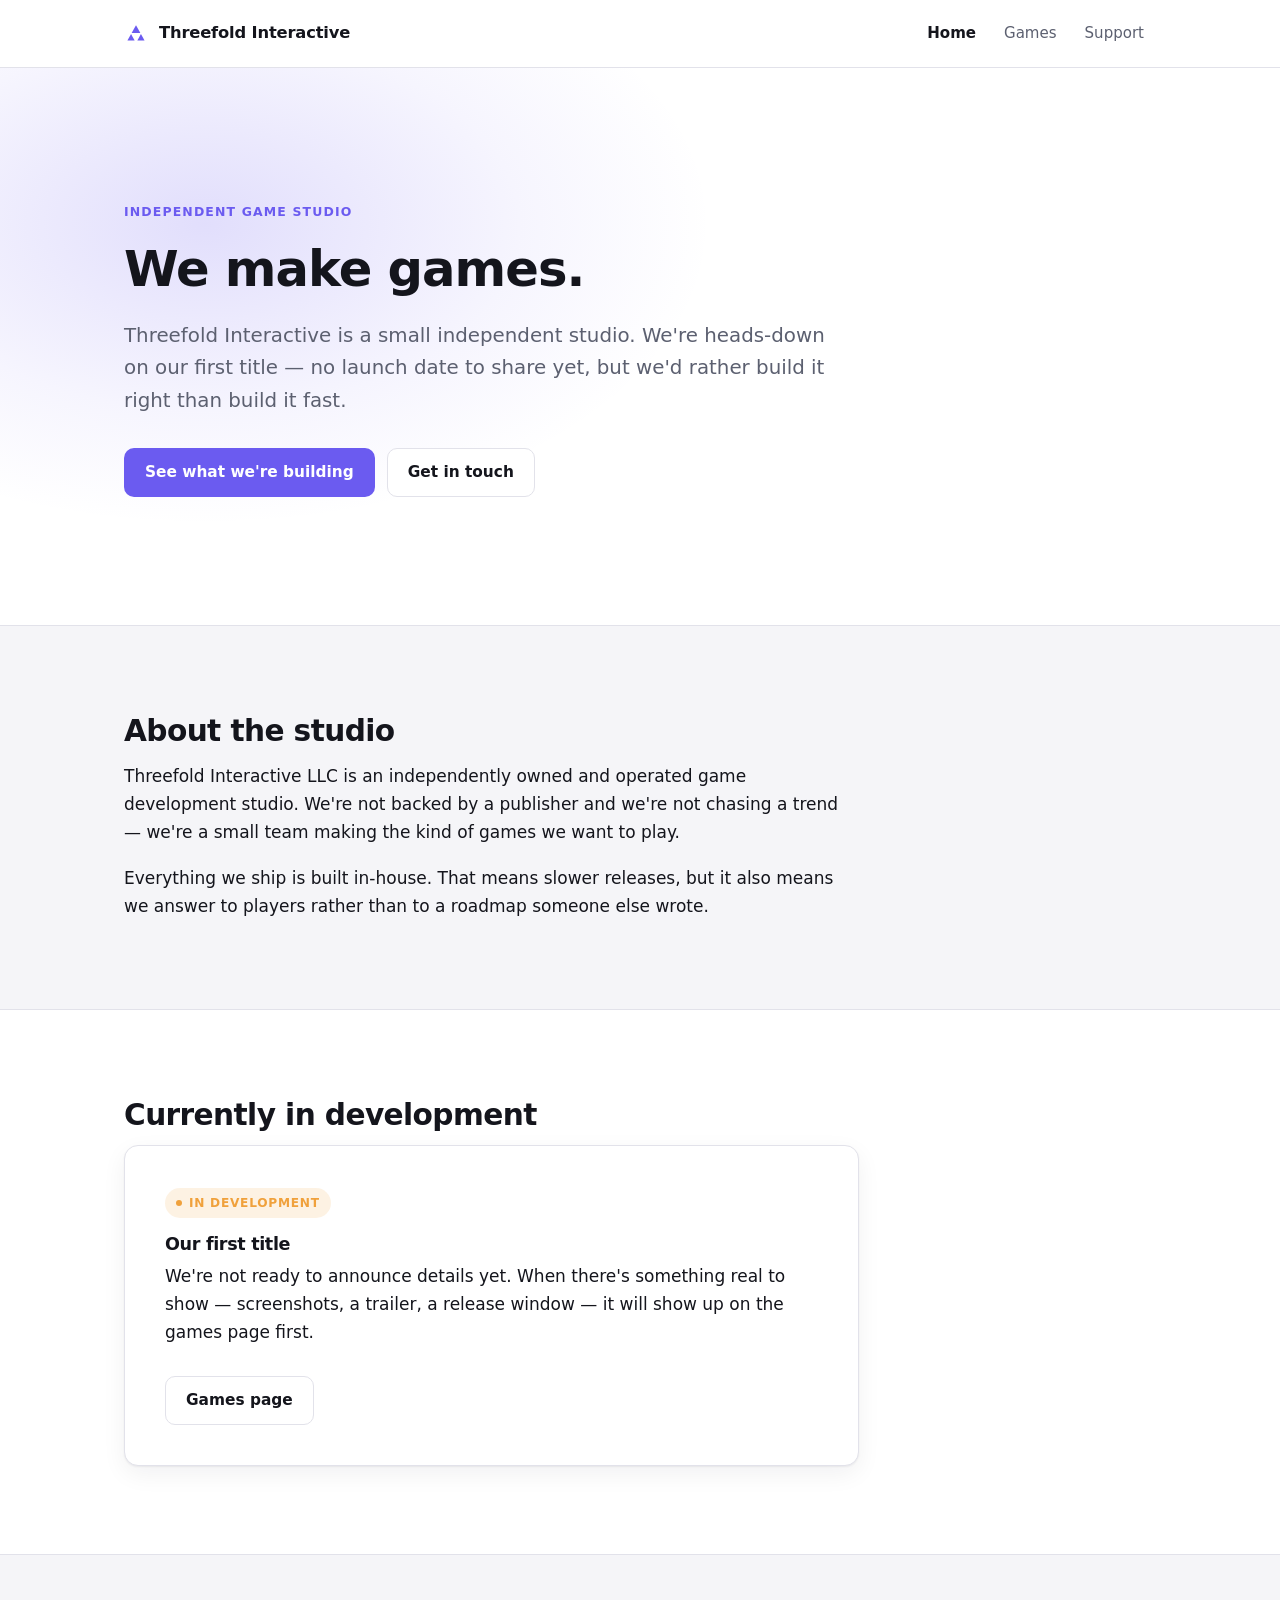
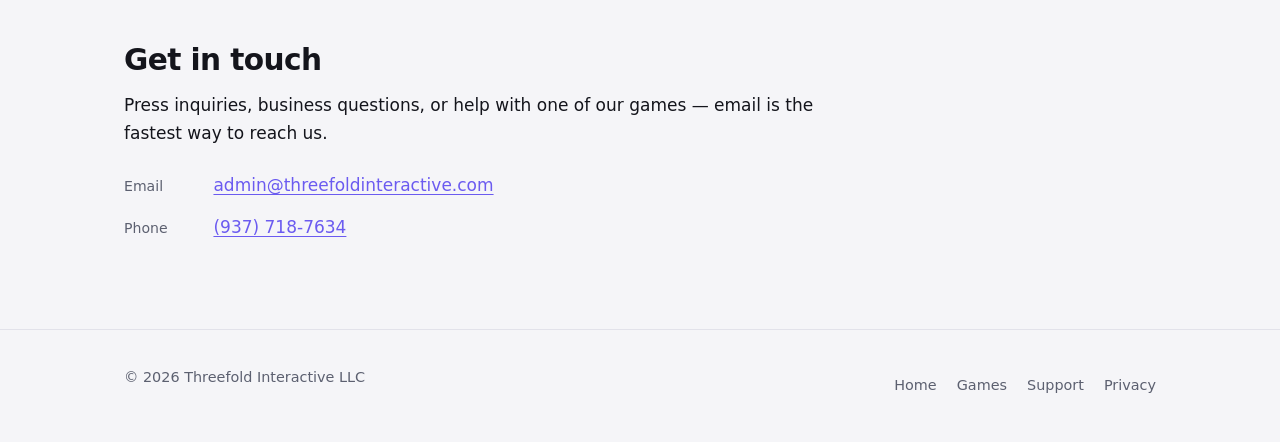
==== index.html @ e351e9ce "Build out site from placeholder page into a real studio website The site was a single unstyled page " ====
<!DOCTYPE html>
<html lang="en">
<head>
  <meta charset="UTF-8" />
  <meta name="viewport" content="width=device-width, initial-scale=1.0" />
  <title>Threefold Interactive LLC — Independent Game Studio</title>
  <meta name="description" content="Threefold Interactive LLC is an independent game development studio. Our first title is currently in development." />
  <link rel="canonical" href="https://threefoldinteractive.com/" />
  <meta name="theme-color" content="#6b5bf0" media="(prefers-color-scheme: light)" />
  <meta name="theme-color" content="#0c0d12" media="(prefers-color-scheme: dark)" />

  <meta property="og:type" content="website" />
  <meta property="og:site_name" content="Threefold Interactive LLC" />
  <meta property="og:title" content="Threefold Interactive LLC — Independent Game Studio" />
  <meta property="og:description" content="An independent game development studio. Our first title is currently in development." />
  <meta property="og:url" content="https://threefoldinteractive.com/" />
  <meta property="og:image" content="https://threefoldinteractive.com/assets/og-image.png" />
  <meta property="og:image:width" content="1200" />
  <meta property="og:image:height" content="630" />
  <meta name="twitter:card" content="summary_large_image" />

  <link rel="icon" href="/favicon.svg" type="image/svg+xml" />
  <link rel="stylesheet" href="/assets/styles.css" />
</head>
<body>
  <a class="skip-link" href="#main">Skip to content</a>

  <header class="site-header">
    <div class="wrap">
      <a class="brand" href="/">
        <svg width="24" height="24" viewBox="0 0 32 32" fill="var(--accent)" aria-hidden="true">
          <path d="M16 5.5 10.2 16h11.6z" />
          <path d="M9.4 17.4 4.6 26h9.6z" />
          <path d="M22.6 17.4 17.8 26h9.6z" />
        </svg>
        Threefold Interactive
      </a>
      <nav class="nav" aria-label="Primary">
        <a href="/" aria-current="page">Home</a>
        <a href="/games.html">Games</a>
        <a href="/support.html">Support</a>
      </nav>
    </div>
  </header>

  <main id="main">
    <section class="hero">
      <div class="wrap">
        <span class="eyebrow">Independent game studio</span>
        <h1>We make games.</h1>
        <p class="lede">
          Threefold Interactive is a small independent studio. We're heads-down on
          our first title — no launch date to share yet, but we'd rather build it
          right than build it fast.
        </p>
        <div class="actions">
          <a class="btn btn-primary" href="/games.html">See what we're building</a>
          <a class="btn btn-ghost" href="/support.html">Get in touch</a>
        </div>
      </div>
    </section>

    <section class="section-alt">
      <div class="wrap prose">
        <h2>About the studio</h2>
        <p>
          Threefold Interactive LLC is an independently owned and operated game
          development studio. We're not backed by a publisher and we're not
          chasing a trend — we're a small team making the kind of games we want
          to play.
        </p>
        <p>
          Everything we ship is built in-house. That means slower releases, but
          it also means we answer to players rather than to a roadmap someone
          else wrote.
        </p>
      </div>
    </section>

    <section>
      <div class="wrap">
        <h2>Currently in development</h2>
        <div class="status-card">
          <span class="tag">In development</span>
          <h3>Our first title</h3>
          <p>
            We're not ready to announce details yet. When there's something real
            to show — screenshots, a trailer, a release window — it will show up
            on the games page first.
          </p>
          <div class="actions">
            <a class="btn btn-ghost" href="/games.html">Games page</a>
          </div>
        </div>
      </div>
    </section>

    <section class="section-alt">
      <div class="wrap prose">
        <h2>Get in touch</h2>
        <p>
          Press inquiries, business questions, or help with one of our games —
          email is the fastest way to reach us.
        </p>
        <ul class="contact-list">
          <li>
            <span class="contact-label">Email</span>
            <a href="mailto:admin@threefoldinteractive.com">admin@threefoldinteractive.com</a>
          </li>
          <li>
            <span class="contact-label">Phone</span>
            <a href="tel:+19377187634">(937) 718-7634</a>
          </li>
        </ul>
      </div>
    </section>
  </main>

  <footer class="site-footer">
    <div class="wrap">
      <p>&copy; 2026 Threefold Interactive LLC</p>
      <nav aria-label="Footer">
        <a href="/">Home</a>
        <a href="/games.html">Games</a>
        <a href="/support.html">Support</a>
        <a href="/privacy.html">Privacy</a>
      </nav>
    </div>
  </footer>
</body>
</html>
---- assets/styles.css ----
/* Threefold Interactive LLC — shared styles */

:root {
  color-scheme: light dark;

  --accent: #6b5bf0;
  --accent-soft: #8a7cf5;
  --warm: #f0a13c;

  --bg: #ffffff;
  --bg-alt: #f5f5f8;
  --surface: #ffffff;
  --border: #e2e2ea;
  --text: #14151c;
  --text-muted: #5c6070;
  --shadow: 0 1px 2px rgb(20 21 28 / 6%), 0 8px 24px rgb(20 21 28 / 6%);

  --measure: 68ch;
  --page: 1080px;
  --radius: 14px;
}

@media (prefers-color-scheme: dark) {
  :root {
    --accent: #8c7dff;
    --accent-soft: #a99dff;
    --warm: #f5b45f;

    --bg: #0c0d12;
    --bg-alt: #12131a;
    --surface: #16171f;
    --border: #262835;
    --text: #e9eaf0;
    --text-muted: #9599a8;
    --shadow: 0 1px 2px rgb(0 0 0 / 40%), 0 8px 24px rgb(0 0 0 / 30%);
  }
}

*,
*::before,
*::after {
  box-sizing: border-box;
}

html {
  -webkit-text-size-adjust: 100%;
  scroll-behavior: smooth;
}

@media (prefers-reduced-motion: reduce) {
  html { scroll-behavior: auto; }
  *, *::before, *::after {
    animation-duration: 0.01ms !important;
    transition-duration: 0.01ms !important;
  }
}

body {
  margin: 0;
  background: var(--bg);
  color: var(--text);
  font-family: ui-sans-serif, system-ui, -apple-system, "Segoe UI", Roboto,
    "Helvetica Neue", Arial, sans-serif;
  font-size: 17px;
  line-height: 1.65;
  -webkit-font-smoothing: antialiased;
  overflow-wrap: break-word;
  display: flex;
  flex-direction: column;
  min-height: 100vh;
}

/* Email addresses and phone numbers are single unbreakable tokens and will
   push the page wider than a phone screen unless they're allowed to break. */
a[href^="mailto:"],
a[href^="tel:"] {
  overflow-wrap: anywhere;
}

h1, h2, h3 {
  line-height: 1.2;
  letter-spacing: -0.02em;
  margin: 0 0 0.4em;
  font-weight: 650;
}

h1 { font-size: clamp(2rem, 1.4rem + 2.6vw, 3.1rem); }
h2 { font-size: clamp(1.4rem, 1.2rem + 1vw, 1.85rem); }
h3 { font-size: 1.1rem; }

p { margin: 0 0 1.1em; }
p:last-child { margin-bottom: 0; }

a {
  color: var(--accent);
  text-decoration-thickness: 1px;
  text-underline-offset: 3px;
}
a:hover { color: var(--accent-soft); }

:focus-visible {
  outline: 2px solid var(--accent);
  outline-offset: 3px;
  border-radius: 4px;
}

img, svg { max-width: 100%; }

/* ---------- layout ---------- */

.wrap {
  width: 100%;
  max-width: var(--page);
  margin-inline: auto;
  padding-inline: 24px;
}

main { flex: 1 0 auto; }

section { padding-block: clamp(48px, 7vw, 88px); }
section + section { border-top: 1px solid var(--border); }
.section-alt { background: var(--bg-alt); }

/* Caps line length on each block without narrowing the container itself —
   keeps prose sections flush with the page gutter, not centered. */
.prose > * { max-width: var(--measure); }

.skip-link {
  position: absolute;
  left: -9999px;
  top: 0;
  background: var(--accent);
  color: #fff;
  padding: 10px 16px;
  z-index: 10;
  border-radius: 0 0 8px 0;
}
.skip-link:focus { left: 0; }

/* ---------- header ---------- */

.site-header {
  border-bottom: 1px solid var(--border);
  background: color-mix(in srgb, var(--bg) 88%, transparent);
  backdrop-filter: blur(10px);
  position: sticky;
  top: 0;
  z-index: 5;
}

.site-header .wrap {
  display: flex;
  align-items: center;
  justify-content: space-between;
  gap: 20px;
  flex-wrap: wrap;
  padding-block: 14px;
}

.brand {
  display: inline-flex;
  align-items: center;
  gap: 11px;
  font-weight: 650;
  font-size: 1.02rem;
  letter-spacing: -0.01em;
  color: var(--text);
  text-decoration: none;
}
.brand:hover { color: var(--text); }
.brand svg { flex: none; }

.nav {
  display: flex;
  align-items: center;
  gap: 4px;
  flex-wrap: wrap;
}

.nav a {
  color: var(--text-muted);
  text-decoration: none;
  font-size: 0.94rem;
  padding: 7px 12px;
  border-radius: 8px;
}
.nav a:hover {
  color: var(--text);
  background: var(--bg-alt);
}
.nav a[aria-current="page"] {
  color: var(--text);
  font-weight: 600;
}

/* ---------- hero ---------- */

.hero {
  padding-block: clamp(64px, 10vw, 128px);
  position: relative;
  overflow: hidden;
}

.hero::before {
  content: "";
  position: absolute;
  inset: 0;
  background: radial-gradient(
    55% 75% at 16% 28%,
    color-mix(in srgb, var(--accent) 20%, transparent),
    color-mix(in srgb, var(--accent) 6%, transparent) 45%,
    transparent 72%
  );
  pointer-events: none;
  z-index: 0;
}

.hero .wrap { position: relative; z-index: 1; }

.eyebrow {
  display: inline-block;
  font-size: 0.78rem;
  font-weight: 600;
  letter-spacing: 0.09em;
  text-transform: uppercase;
  color: var(--accent);
  margin-bottom: 18px;
}

.lede {
  font-size: clamp(1.06rem, 1rem + 0.4vw, 1.24rem);
  color: var(--text-muted);
  max-width: 58ch;
}

/* ---------- buttons ---------- */

.actions {
  display: flex;
  flex-wrap: wrap;
  gap: 12px;
  margin-top: 30px;
}

.btn {
  display: inline-flex;
  align-items: center;
  gap: 8px;
  padding: 11px 20px;
  border-radius: 10px;
  border: 1px solid transparent;
  font-size: 0.96rem;
  font-weight: 560;
  text-decoration: none;
  transition: background-color 0.15s ease, border-color 0.15s ease,
    transform 0.15s ease;
}
.btn:active { transform: translateY(1px); }

.btn-primary {
  background: var(--accent);
  color: #fff;
}
.btn-primary:hover {
  background: var(--accent-soft);
  color: #fff;
}

.btn-ghost {
  border-color: var(--border);
  color: var(--text);
  background: var(--surface);
}
.btn-ghost:hover {
  border-color: var(--accent);
  color: var(--text);
}

/* ---------- cards ---------- */

.grid {
  display: grid;
  gap: 20px;
  grid-template-columns: repeat(auto-fit, minmax(260px, 1fr));
  margin-top: 34px;
}

.card {
  background: var(--surface);
  border: 1px solid var(--border);
  border-radius: var(--radius);
  padding: 26px;
  box-shadow: var(--shadow);
}

.card h3 { margin-bottom: 0.35em; }
.card p {
  color: var(--text-muted);
  font-size: 0.96rem;
  margin: 0;
}

.card-icon {
  width: 34px;
  height: 34px;
  display: grid;
  place-items: center;
  border-radius: 9px;
  background: color-mix(in srgb, var(--accent) 14%, transparent);
  color: var(--accent);
  margin-bottom: 16px;
}

/* ---------- status / in-development ---------- */

.status-card {
  background: var(--surface);
  border: 1px solid var(--border);
  border-radius: var(--radius);
  padding: clamp(26px, 4vw, 40px);
  box-shadow: var(--shadow);
  max-width: var(--measure);
}

.tag {
  display: inline-flex;
  align-items: center;
  gap: 7px;
  font-size: 0.76rem;
  font-weight: 600;
  letter-spacing: 0.06em;
  text-transform: uppercase;
  color: var(--warm);
  background: color-mix(in srgb, var(--warm) 14%, transparent);
  padding: 5px 11px;
  border-radius: 999px;
  margin-bottom: 16px;
}

.tag::before {
  content: "";
  width: 6px;
  height: 6px;
  border-radius: 50%;
  background: currentColor;
}

/* ---------- contact list ---------- */

.contact-list {
  list-style: none;
  padding: 0;
  margin: 24px 0 0;
  display: grid;
  gap: 14px;
}

.contact-list li {
  display: flex;
  flex-wrap: wrap;
  gap: 2px 12px;
  align-items: baseline;
  min-width: 0;
}

.contact-list dt,
.contact-label {
  color: var(--text-muted);
  font-size: 0.88rem;
  min-width: 5.5em;
}

@media (max-width: 460px) {
  .contact-list li { display: block; }
  .contact-list dt,
  .contact-label { display: block; min-width: 0; }
}

/* ---------- legal / long-form ---------- */

.legal > * { max-width: var(--measure); }
.legal h2 {
  margin-top: 2em;
  font-size: 1.3rem;
}
.legal h2:first-of-type { margin-top: 1.4em; }
.legal ul { padding-left: 1.3em; }
.legal li { margin-bottom: 0.5em; }

.updated {
  color: var(--text-muted);
  font-size: 0.9rem;
  border-left: 3px solid var(--border);
  padding-left: 14px;
}

/* ---------- footer ---------- */

.site-footer {
  border-top: 1px solid var(--border);
  background: var(--bg-alt);
  padding-block: 36px;
  font-size: 0.9rem;
  color: var(--text-muted);
  flex: none;
}

.site-footer .wrap {
  display: flex;
  flex-wrap: wrap;
  gap: 16px 32px;
  justify-content: space-between;
  align-items: center;
}

.site-footer nav {
  display: flex;
  gap: 20px;
  flex-wrap: wrap;
}

.site-footer a {
  color: var(--text-muted);
  text-decoration: none;
}
.site-footer a:hover {
  color: var(--text);
  text-decoration: underline;
}

/* ---------- 404 ---------- */

.centered {
  min-height: 58vh;
  display: grid;
  place-content: center;
  text-align: center;
}
.centered .actions { justify-content: center; }
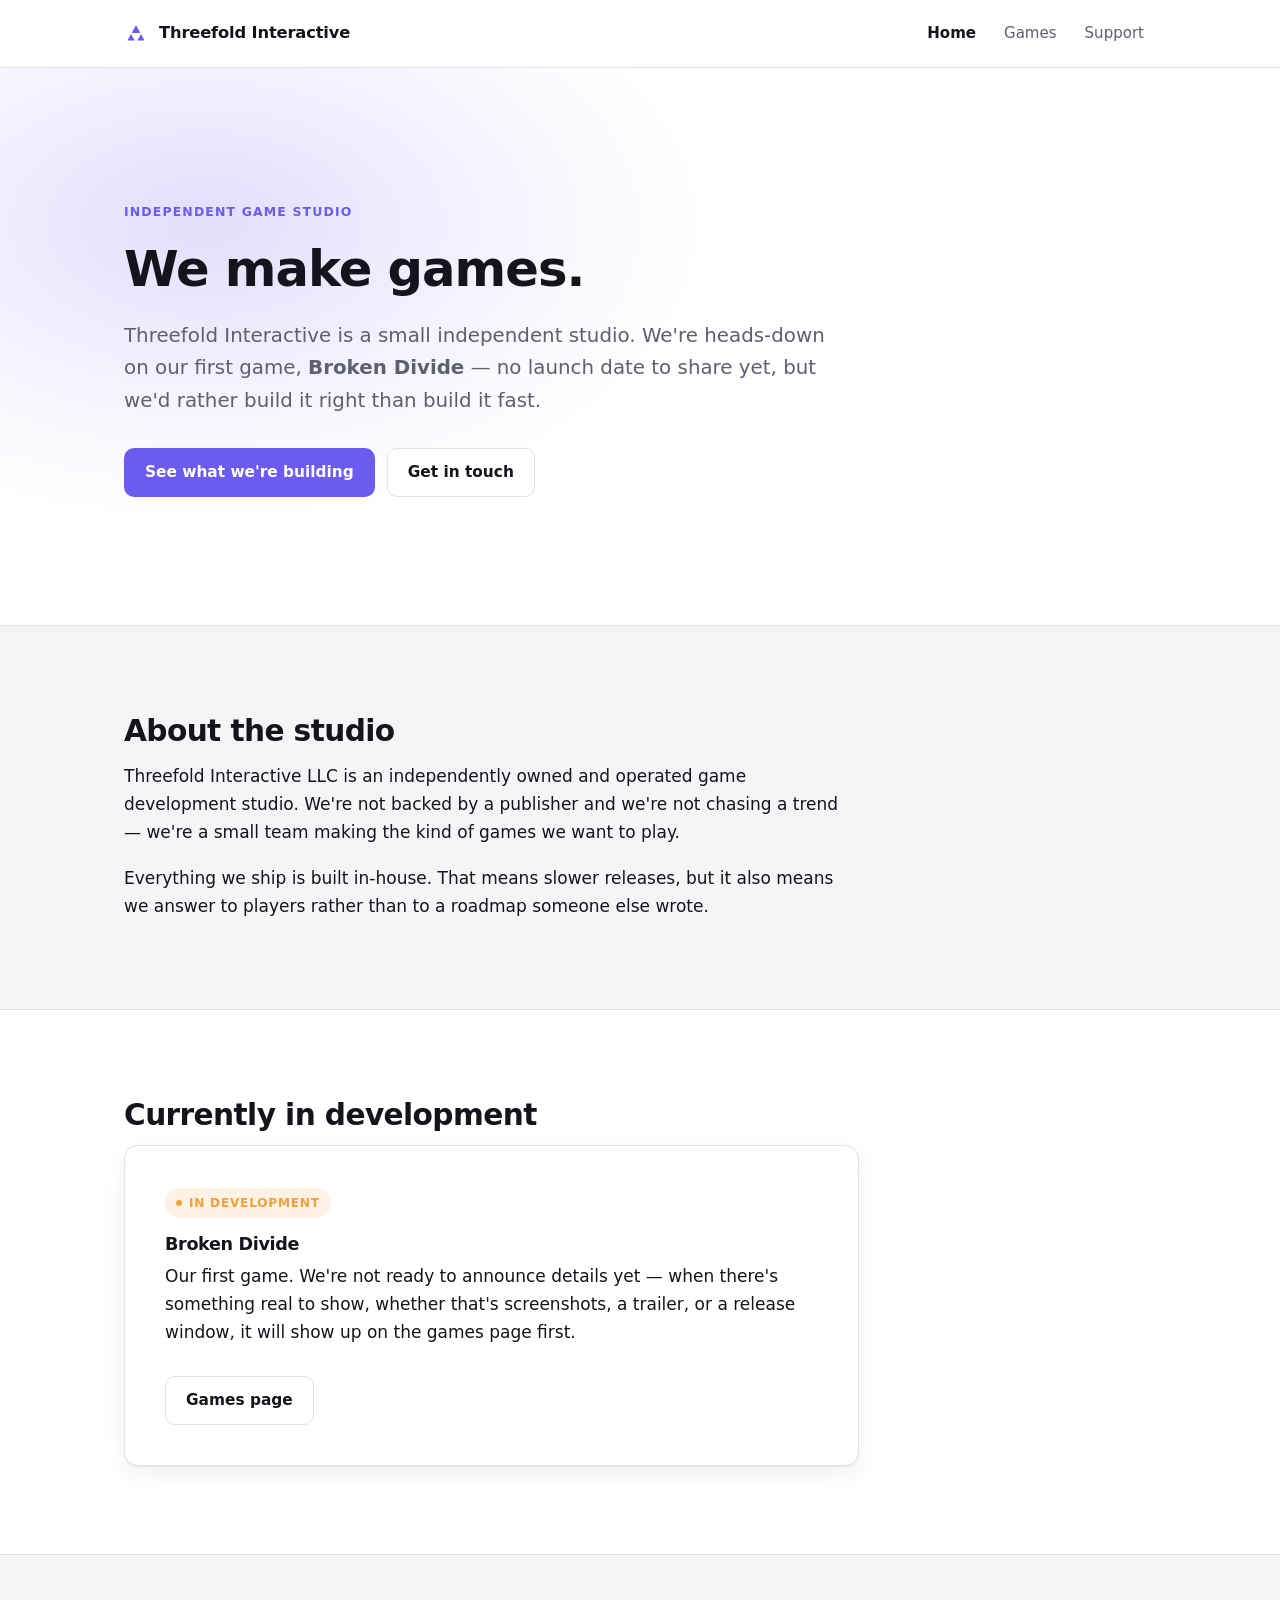
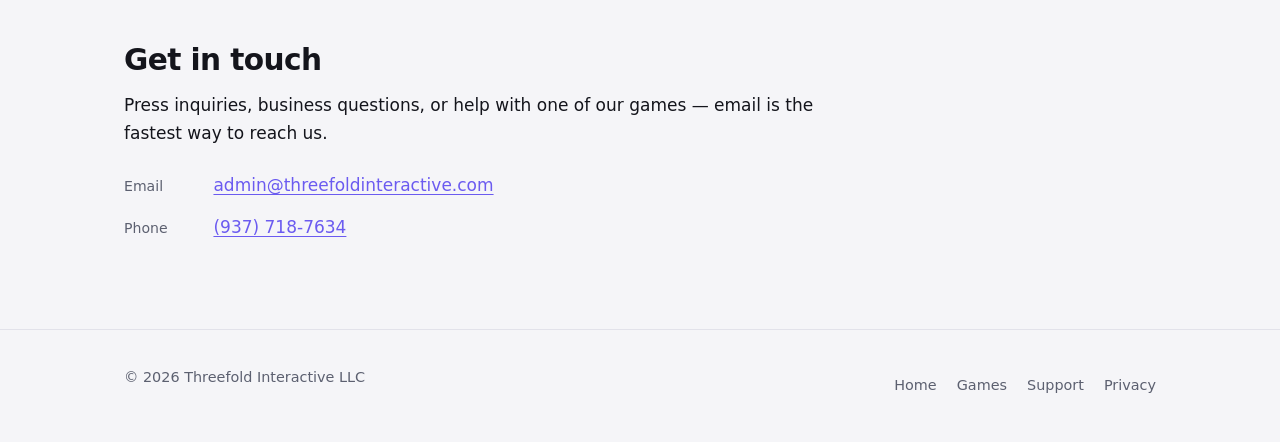
==== commit 33385212: "Name the in-development title as Broken Divide Replaces the "our first title" placeholder on the hom" ====
--- a/index.html
+++ b/index.html
@@ -4,7 +4,7 @@
   <meta charset="UTF-8" />
   <meta name="viewport" content="width=device-width, initial-scale=1.0" />
   <title>Threefold Interactive LLC — Independent Game Studio</title>
-  <meta name="description" content="Threefold Interactive LLC is an independent game development studio. Our first title is currently in development." />
+  <meta name="description" content="Threefold Interactive LLC is an independent game development studio. Our first game, Broken Divide, is currently in development." />
   <link rel="canonical" href="https://threefoldinteractive.com/" />
   <meta name="theme-color" content="#6b5bf0" media="(prefers-color-scheme: light)" />
   <meta name="theme-color" content="#0c0d12" media="(prefers-color-scheme: dark)" />
@@ -12,7 +12,7 @@
   <meta property="og:type" content="website" />
   <meta property="og:site_name" content="Threefold Interactive LLC" />
   <meta property="og:title" content="Threefold Interactive LLC — Independent Game Studio" />
-  <meta property="og:description" content="An independent game development studio. Our first title is currently in development." />
+  <meta property="og:description" content="An independent game development studio. Our first game, Broken Divide, is currently in development." />
   <meta property="og:url" content="https://threefoldinteractive.com/" />
   <meta property="og:image" content="https://threefoldinteractive.com/assets/og-image.png" />
   <meta property="og:image:width" content="1200" />
@@ -50,8 +50,8 @@
         <h1>We make games.</h1>
         <p class="lede">
           Threefold Interactive is a small independent studio. We're heads-down on
-          our first title — no launch date to share yet, but we'd rather build it
-          right than build it fast.
+          our first game, <strong>Broken Divide</strong> — no launch date to share
+          yet, but we'd rather build it right than build it fast.
         </p>
         <div class="actions">
           <a class="btn btn-primary" href="/games.html">See what we're building</a>
@@ -82,11 +82,12 @@
         <h2>Currently in development</h2>
         <div class="status-card">
           <span class="tag">In development</span>
-          <h3>Our first title</h3>
+          <h3>Broken Divide</h3>
           <p>
-            We're not ready to announce details yet. When there's something real
-            to show — screenshots, a trailer, a release window — it will show up
-            on the games page first.
+            Our first game. We're not ready to announce details yet — when
+            there's something real to show, whether that's screenshots, a
+            trailer, or a release window, it will show up on the games page
+            first.
           </p>
           <div class="actions">
             <a class="btn btn-ghost" href="/games.html">Games page</a>
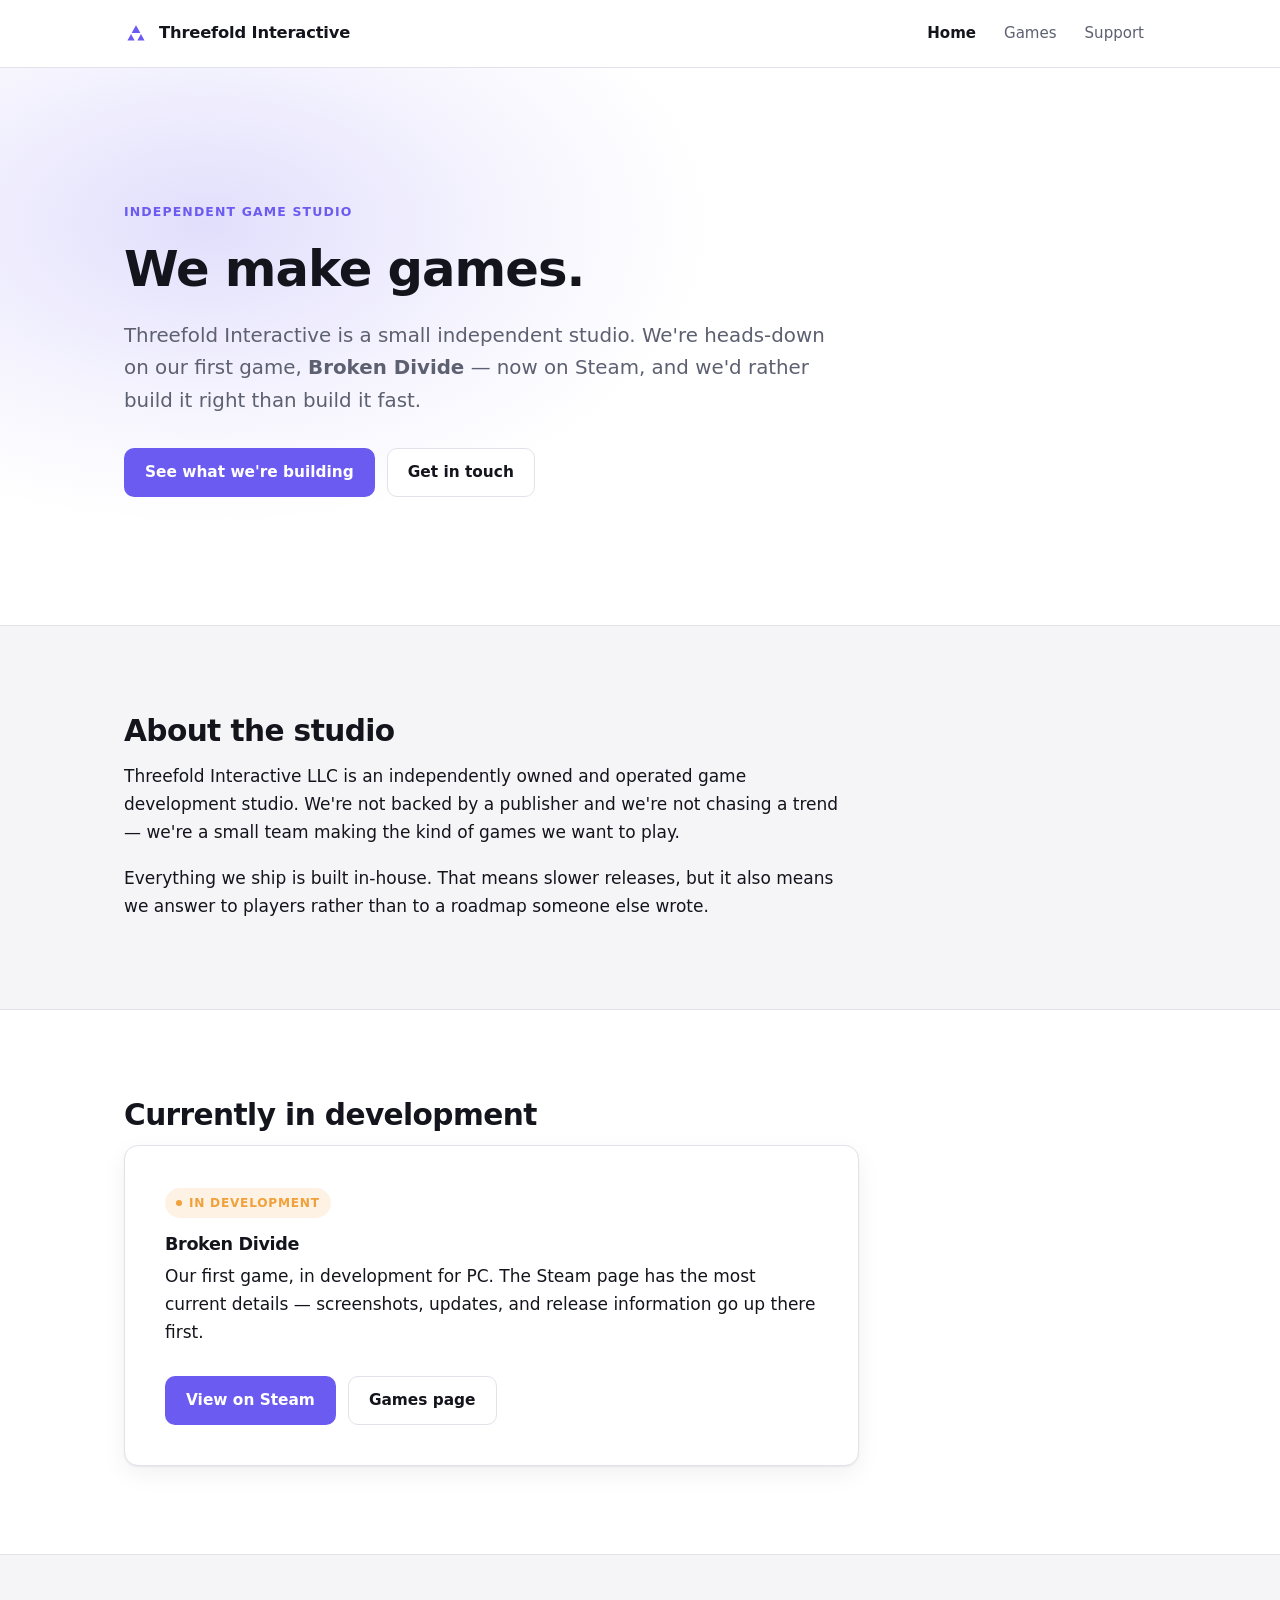
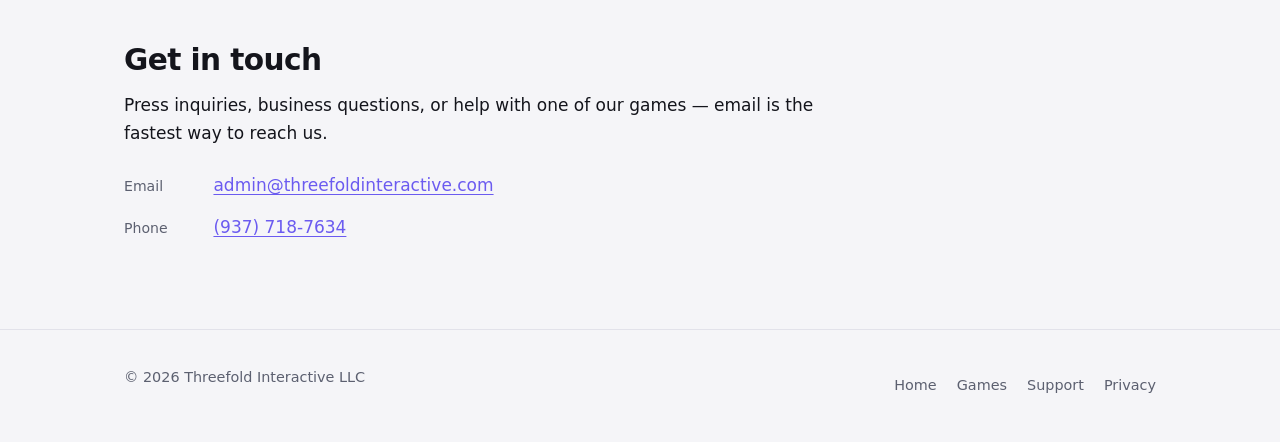
==== commit 9294ba2c: "Link the Broken Divide Steam page from home and games The store page is public, so the site now poin" ====
--- a/index.html
+++ b/index.html
@@ -50,8 +50,8 @@
         <h1>We make games.</h1>
         <p class="lede">
           Threefold Interactive is a small independent studio. We're heads-down on
-          our first game, <strong>Broken Divide</strong> — no launch date to share
-          yet, but we'd rather build it right than build it fast.
+          our first game, <strong>Broken Divide</strong> — now on Steam, and
+          we'd rather build it right than build it fast.
         </p>
         <div class="actions">
           <a class="btn btn-primary" href="/games.html">See what we're building</a>
@@ -84,12 +84,12 @@
           <span class="tag">In development</span>
           <h3>Broken Divide</h3>
           <p>
-            Our first game. We're not ready to announce details yet — when
-            there's something real to show, whether that's screenshots, a
-            trailer, or a release window, it will show up on the games page
-            first.
+            Our first game, in development for PC. The Steam page has the most
+            current details — screenshots, updates, and release information go
+            up there first.
           </p>
           <div class="actions">
+            <a class="btn btn-primary" href="https://store.steampowered.com/app/4525630/Broken_Divide/" rel="noopener">View on Steam</a>
             <a class="btn btn-ghost" href="/games.html">Games page</a>
           </div>
         </div>
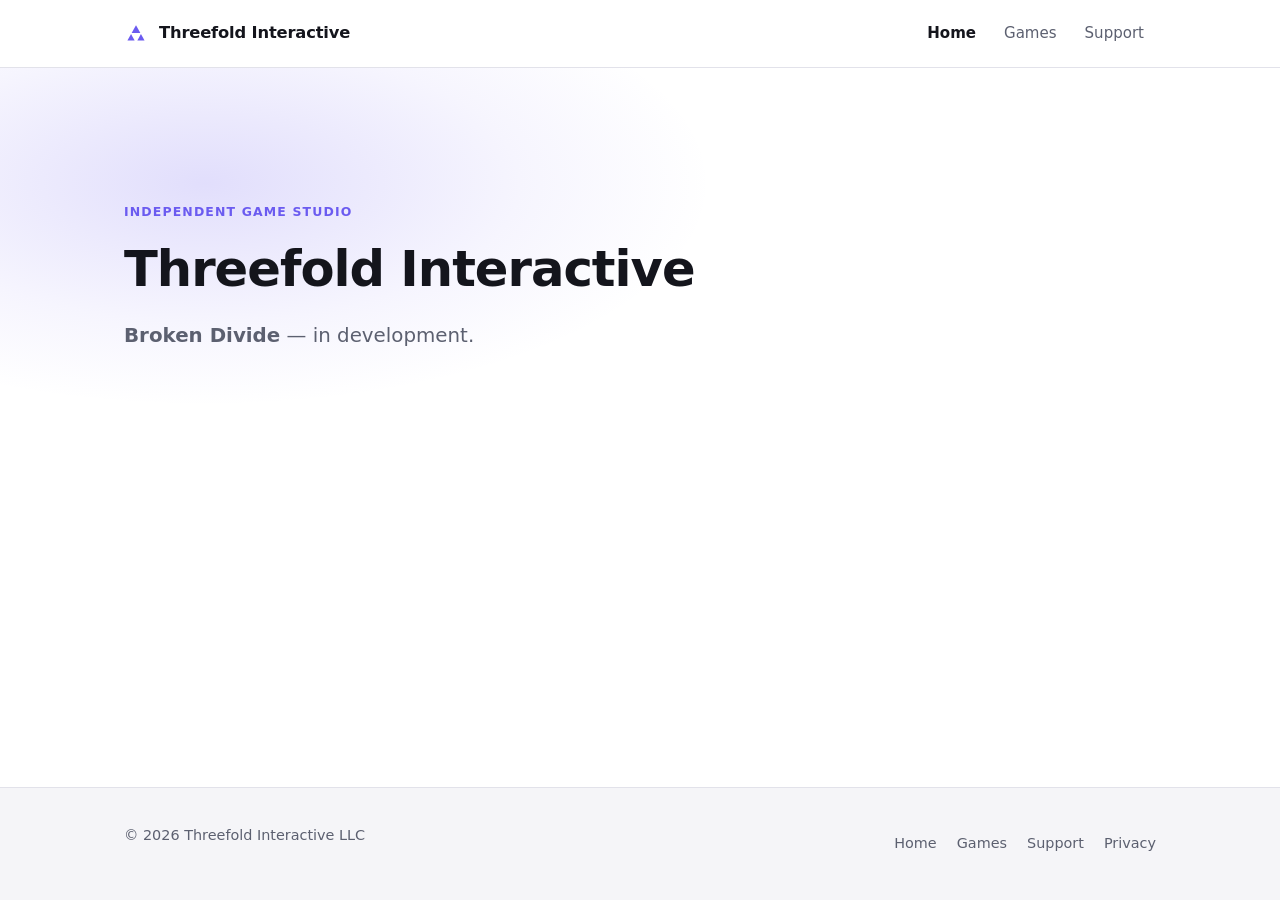
==== commit e2e78aaf: "Reduce landing page to studio name and game title Strips the About, in-development detail, and conta" ====
--- a/index.html
+++ b/index.html
@@ -4,7 +4,7 @@
   <meta charset="UTF-8" />
   <meta name="viewport" content="width=device-width, initial-scale=1.0" />
   <title>Threefold Interactive LLC — Independent Game Studio</title>
-  <meta name="description" content="Threefold Interactive LLC is an independent game development studio. Our first game, Broken Divide, is currently in development." />
+  <meta name="description" content="Threefold Interactive LLC is an independent game development studio. Broken Divide is in development." />
   <link rel="canonical" href="https://threefoldinteractive.com/" />
   <meta name="theme-color" content="#6b5bf0" media="(prefers-color-scheme: light)" />
   <meta name="theme-color" content="#0c0d12" media="(prefers-color-scheme: dark)" />
@@ -12,7 +12,7 @@
   <meta property="og:type" content="website" />
   <meta property="og:site_name" content="Threefold Interactive LLC" />
   <meta property="og:title" content="Threefold Interactive LLC — Independent Game Studio" />
-  <meta property="og:description" content="An independent game development studio. Our first game, Broken Divide, is currently in development." />
+  <meta property="og:description" content="An independent game development studio. Broken Divide is in development." />
   <meta property="og:url" content="https://threefoldinteractive.com/" />
   <meta property="og:image" content="https://threefoldinteractive.com/assets/og-image.png" />
   <meta property="og:image:width" content="1200" />
@@ -47,72 +47,10 @@
     <section class="hero">
       <div class="wrap">
         <span class="eyebrow">Independent game studio</span>
-        <h1>We make games.</h1>
+        <h1>Threefold Interactive</h1>
         <p class="lede">
-          Threefold Interactive is a small independent studio. We're heads-down on
-          our first game, <strong>Broken Divide</strong> — now on Steam, and
-          we'd rather build it right than build it fast.
+          <strong>Broken Divide</strong> — in development.
         </p>
-        <div class="actions">
-          <a class="btn btn-primary" href="/games.html">See what we're building</a>
-          <a class="btn btn-ghost" href="/support.html">Get in touch</a>
-        </div>
-      </div>
-    </section>
-
-    <section class="section-alt">
-      <div class="wrap prose">
-        <h2>About the studio</h2>
-        <p>
-          Threefold Interactive LLC is an independently owned and operated game
-          development studio. We're not backed by a publisher and we're not
-          chasing a trend — we're a small team making the kind of games we want
-          to play.
-        </p>
-        <p>
-          Everything we ship is built in-house. That means slower releases, but
-          it also means we answer to players rather than to a roadmap someone
-          else wrote.
-        </p>
-      </div>
-    </section>
-
-    <section>
-      <div class="wrap">
-        <h2>Currently in development</h2>
-        <div class="status-card">
-          <span class="tag">In development</span>
-          <h3>Broken Divide</h3>
-          <p>
-            Our first game, in development for PC. The Steam page has the most
-            current details — screenshots, updates, and release information go
-            up there first.
-          </p>
-          <div class="actions">
-            <a class="btn btn-primary" href="https://store.steampowered.com/app/4525630/Broken_Divide/" rel="noopener">View on Steam</a>
-            <a class="btn btn-ghost" href="/games.html">Games page</a>
-          </div>
-        </div>
-      </div>
-    </section>
-
-    <section class="section-alt">
-      <div class="wrap prose">
-        <h2>Get in touch</h2>
-        <p>
-          Press inquiries, business questions, or help with one of our games —
-          email is the fastest way to reach us.
-        </p>
-        <ul class="contact-list">
-          <li>
-            <span class="contact-label">Email</span>
-            <a href="mailto:admin@threefoldinteractive.com">admin@threefoldinteractive.com</a>
-          </li>
-          <li>
-            <span class="contact-label">Phone</span>
-            <a href="tel:+19377187634">(937) 718-7634</a>
-          </li>
-        </ul>
       </div>
     </section>
   </main>
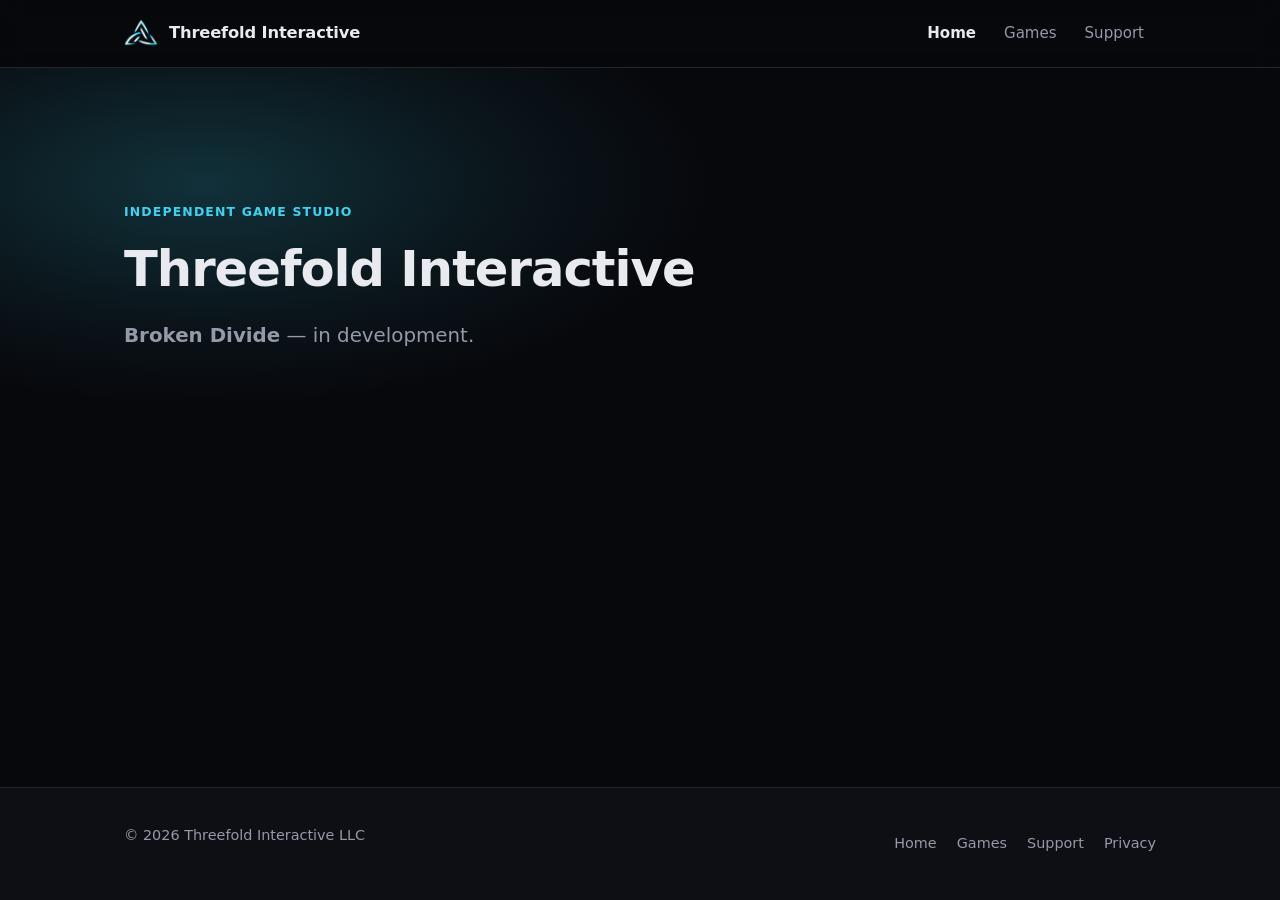
==== commit 1e1be1af: "Adopt the studio logo and switch the site to a dark-only palette The logo is a cyan glow drawn for a" ====
--- a/index.html
+++ b/index.html
@@ -6,8 +6,7 @@
   <title>Threefold Interactive LLC — Independent Game Studio</title>
   <meta name="description" content="Threefold Interactive LLC is an independent game development studio. Broken Divide is in development." />
   <link rel="canonical" href="https://threefoldinteractive.com/" />
-  <meta name="theme-color" content="#6b5bf0" media="(prefers-color-scheme: light)" />
-  <meta name="theme-color" content="#0c0d12" media="(prefers-color-scheme: dark)" />
+  <meta name="theme-color" content="#07080c" />
 
   <meta property="og:type" content="website" />
   <meta property="og:site_name" content="Threefold Interactive LLC" />
@@ -19,7 +18,8 @@
   <meta property="og:image:height" content="630" />
   <meta name="twitter:card" content="summary_large_image" />
 
-  <link rel="icon" href="/favicon.svg" type="image/svg+xml" />
+  <link rel="icon" href="/favicon.png" type="image/png" />
+  <link rel="apple-touch-icon" href="/favicon.png" />
   <link rel="stylesheet" href="/assets/styles.css" />
 </head>
 <body>
@@ -28,11 +28,7 @@
   <header class="site-header">
     <div class="wrap">
       <a class="brand" href="/">
-        <svg width="24" height="24" viewBox="0 0 32 32" fill="var(--accent)" aria-hidden="true">
-          <path d="M16 5.5 10.2 16h11.6z" />
-          <path d="M9.4 17.4 4.6 26h9.6z" />
-          <path d="M22.6 17.4 17.8 26h9.6z" />
-        </svg>
+        <img src="/assets/logo-mark-web.png" alt="" width="34" height="28" />
         Threefold Interactive
       </a>
       <nav class="nav" aria-label="Primary">
--- a/assets/styles.css
+++ b/assets/styles.css
@@ -1,39 +1,27 @@
 /* Threefold Interactive LLC — shared styles */
 
+/* Dark only. The logo is a cyan glow built for black, so the site commits to
+   one palette rather than carrying a washed-out light variant. Accent is
+   pulled from the logo's cyan. */
 :root {
-  color-scheme: light dark;
-
-  --accent: #6b5bf0;
-  --accent-soft: #8a7cf5;
-  --warm: #f0a13c;
-
-  --bg: #ffffff;
-  --bg-alt: #f5f5f8;
-  --surface: #ffffff;
-  --border: #e2e2ea;
-  --text: #14151c;
-  --text-muted: #5c6070;
-  --shadow: 0 1px 2px rgb(20 21 28 / 6%), 0 8px 24px rgb(20 21 28 / 6%);
+  color-scheme: dark;
+
+  --accent: #3ad4f0;
+  --accent-soft: #7ce7fb;
+  --on-accent: #04222b;
+  --warm: #f5b45f;
+
+  --bg: #07080c;
+  --bg-alt: #0d0f15;
+  --surface: #12141b;
+  --border: #23262f;
+  --text: #e9eaf0;
+  --text-muted: #9599a8;
+  --shadow: 0 1px 2px rgb(0 0 0 / 40%), 0 8px 24px rgb(0 0 0 / 30%);
 
   --measure: 68ch;
   --page: 1080px;
   --radius: 14px;
-}
-
-@media (prefers-color-scheme: dark) {
-  :root {
-    --accent: #8c7dff;
-    --accent-soft: #a99dff;
-    --warm: #f5b45f;
-
-    --bg: #0c0d12;
-    --bg-alt: #12131a;
-    --surface: #16171f;
-    --border: #262835;
-    --text: #e9eaf0;
-    --text-muted: #9599a8;
-    --shadow: 0 1px 2px rgb(0 0 0 / 40%), 0 8px 24px rgb(0 0 0 / 30%);
-  }
 }
 
 *,
@@ -130,7 +118,7 @@
   left: -9999px;
   top: 0;
   background: var(--accent);
-  color: #fff;
+  color: var(--on-accent);
   padding: 10px 16px;
   z-index: 10;
   border-radius: 0 0 8px 0;
@@ -168,7 +156,7 @@
   text-decoration: none;
 }
 .brand:hover { color: var(--text); }
-.brand svg { flex: none; }
+.brand img { flex: none; display: block; }
 
 .nav {
   display: flex;
@@ -257,13 +245,14 @@
 }
 .btn:active { transform: translateY(1px); }
 
+/* Dark ink on the bright cyan — white text on this accent fails contrast. */
 .btn-primary {
   background: var(--accent);
-  color: #fff;
+  color: var(--on-accent);
 }
 .btn-primary:hover {
   background: var(--accent-soft);
-  color: #fff;
+  color: var(--on-accent);
 }
 
 .btn-ghost {
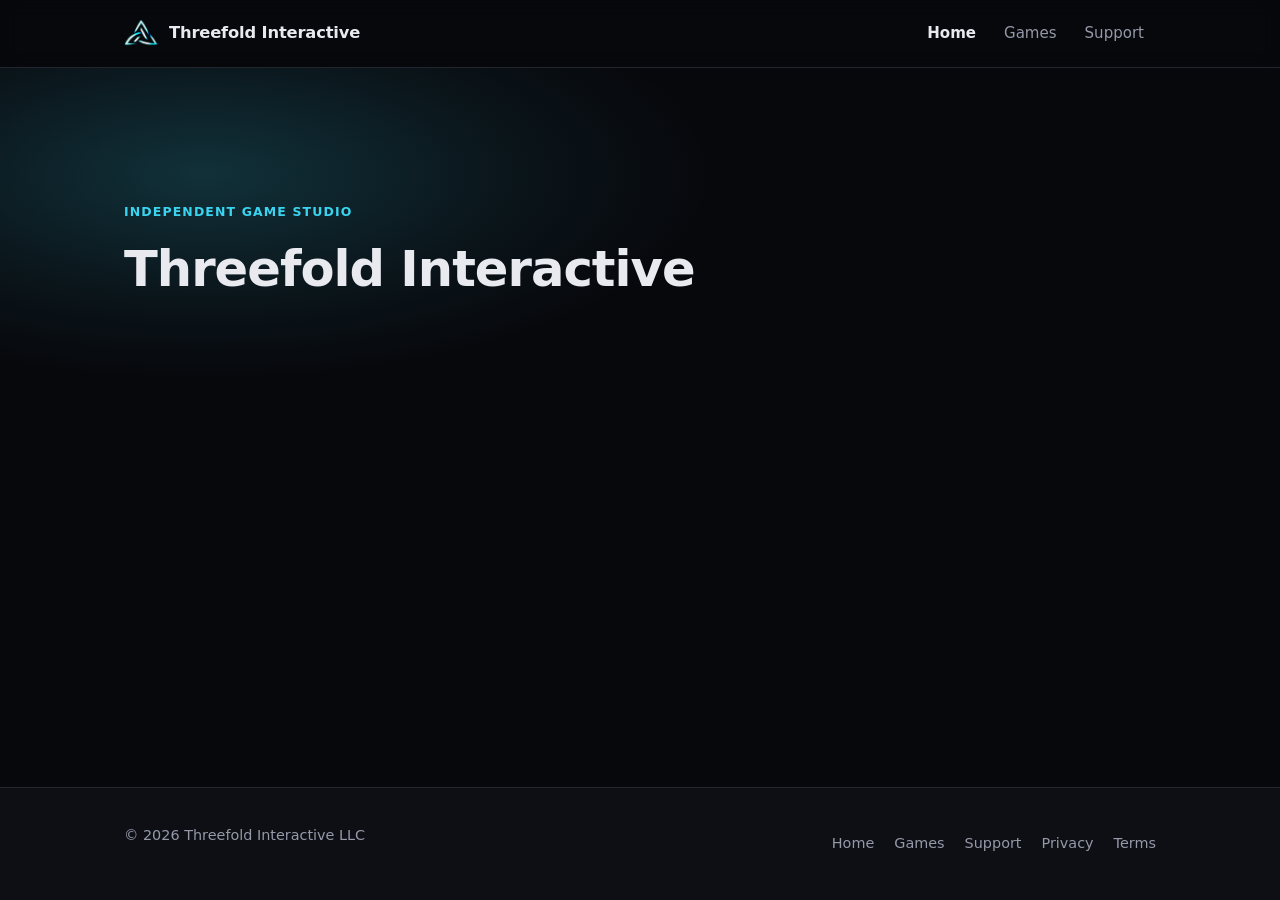
==== commit aa2756c3: "Add terms of service and clear the game name off the landing page Broken Divide is listed on the gam" ====
--- a/index.html
+++ b/index.html
@@ -44,9 +44,6 @@
       <div class="wrap">
         <span class="eyebrow">Independent game studio</span>
         <h1>Threefold Interactive</h1>
-        <p class="lede">
-          <strong>Broken Divide</strong> — in development.
-        </p>
       </div>
     </section>
   </main>
@@ -59,6 +56,7 @@
         <a href="/games.html">Games</a>
         <a href="/support.html">Support</a>
         <a href="/privacy.html">Privacy</a>
+        <a href="/terms.html">Terms</a>
       </nav>
     </div>
   </footer>
